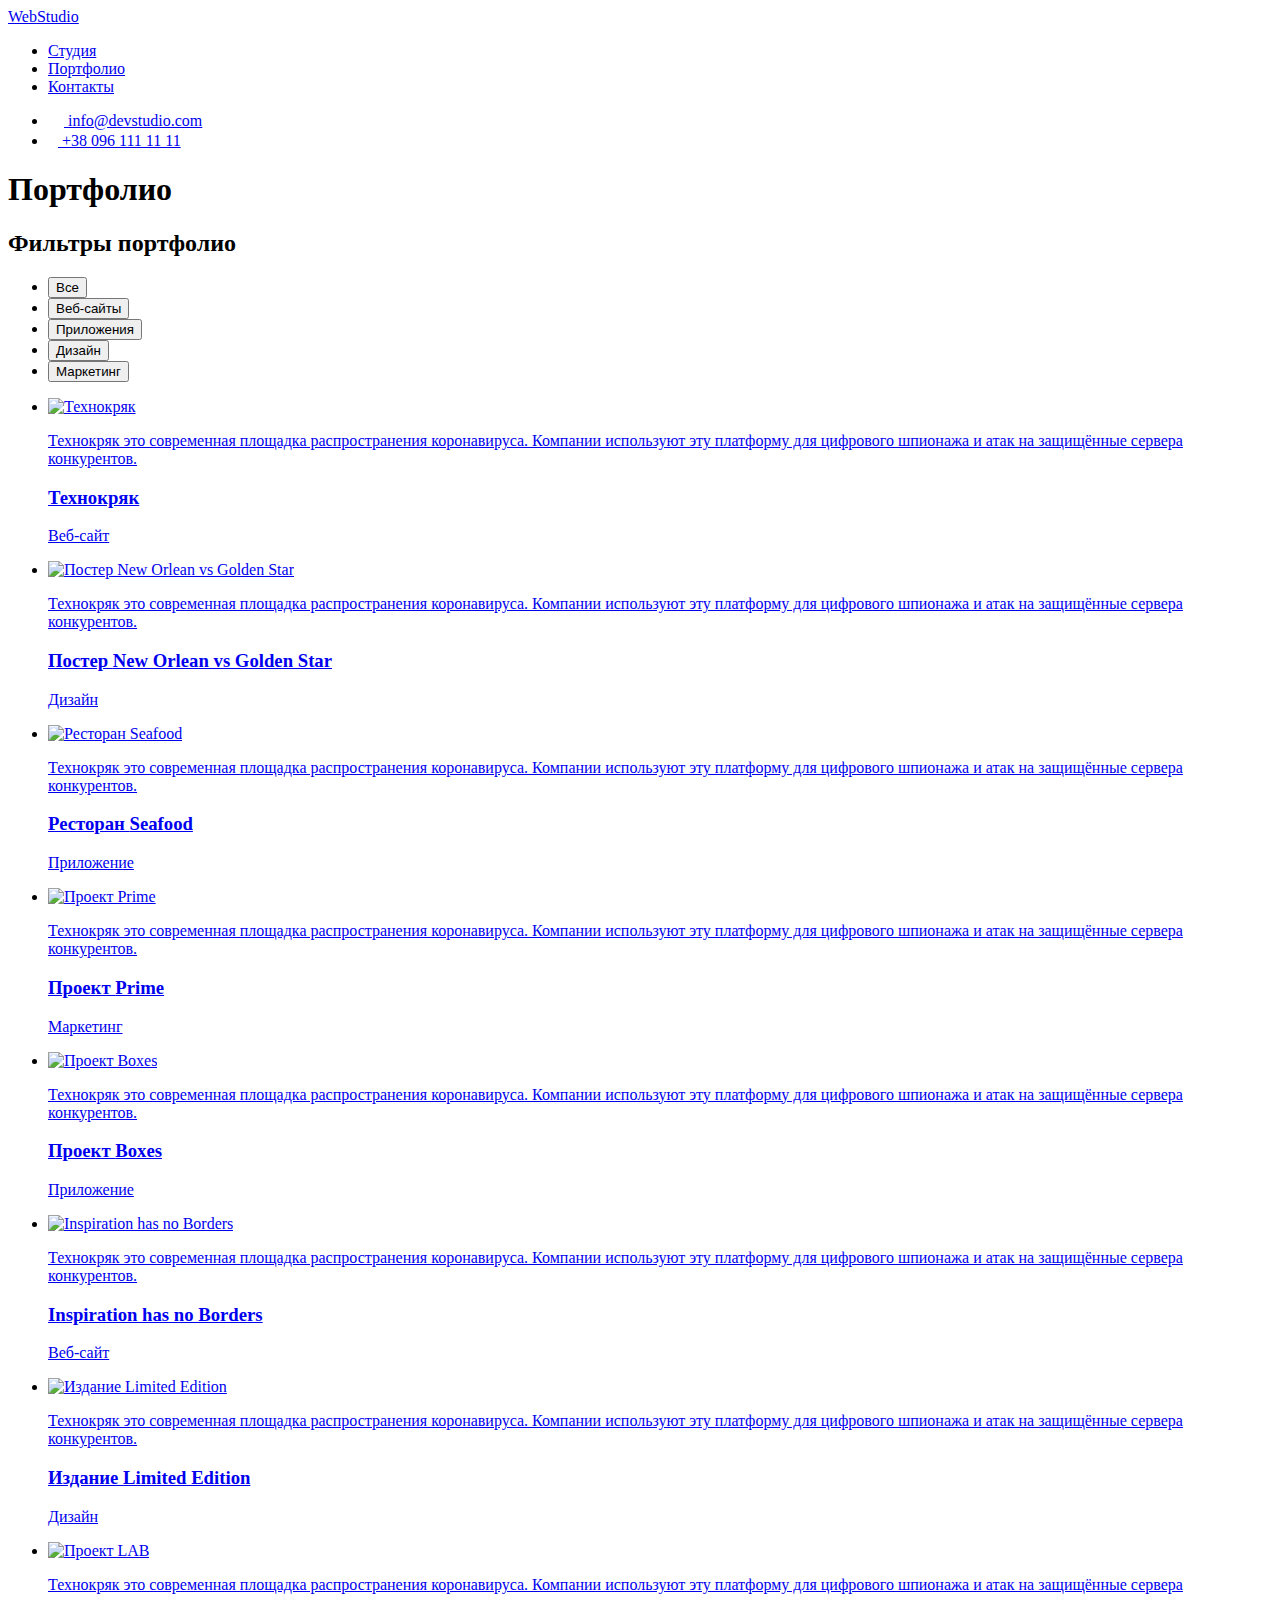
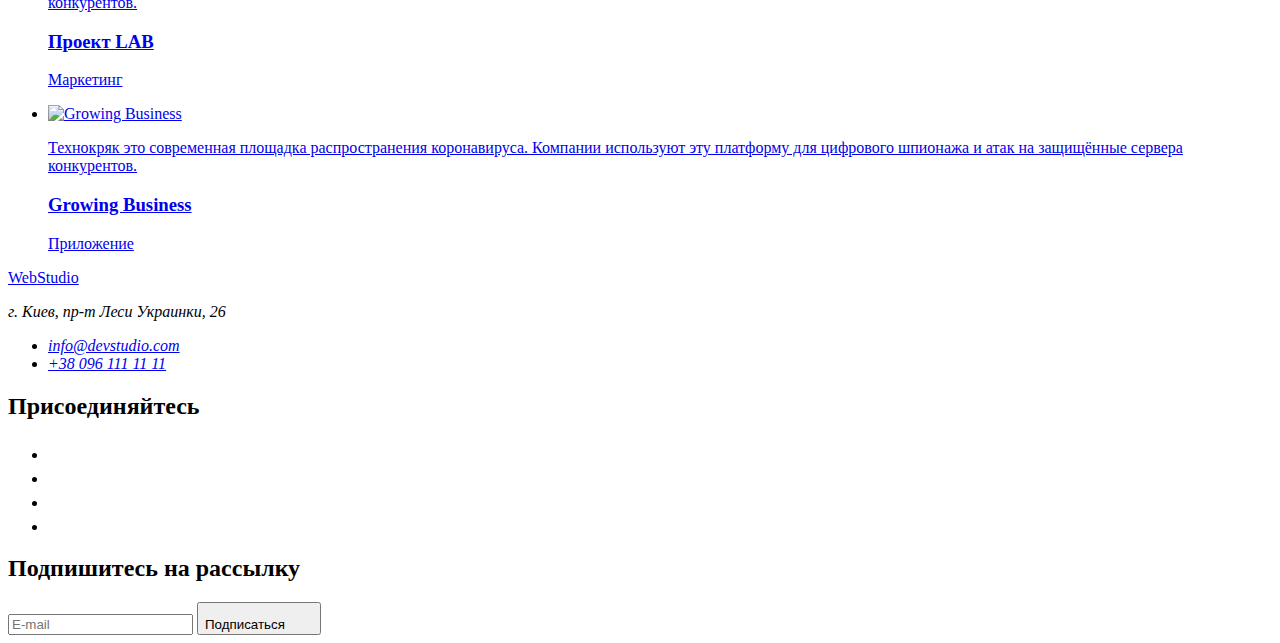
==== portfolio.html @ 6a30c7e4 "Copied files from hw-06" ====
<!DOCTYPE html>
<html lang="ru">
<head>
    <meta charset="UTF-8">
    <meta http-equiv="X-UA-Compatible" content="IE=edge">
    <meta name="viewport" content="width=device-width, initial-scale=1.0">
    <link rel="preconnect" href="https://fonts.gstatic.com">
    <link href="https://fonts.googleapis.com/css2?family=Raleway:wght@700&family=Roboto:wght@400;500;700;900&display=swap"
        rel="stylesheet">
    <link rel="stylesheet" href="https://cdnjs.cloudflare.com/ajax/libs/modern-normalize/1.0.0/modern-normalize.css"
        integrity="sha512-Zx6MlUMKSVJoQ+83OwhdILe8cSEsCzfqThJd7J/VA2UrK6Ctj85p+xzqfyuNXE5B1k25uUdmJ2OzItbBy9GHAQ=="
        crossorigin="anonymous" />
    <link rel="stylesheet" href="./css/styles.css">
    <title>Portfolio Web Studio (Version 2.1)</title>
</head>
<body>
    <header class="header">
        <div class="container">
            <a class="logo link" href="./index.html" lang="en">Web<span class="logo-header">Studio</span></a>
            <nav>
                <ul class="navigation-list">
                    <li class="list">
                        <a class="menu-item-link link" href="./index.html">Студия</a>
                    </li>
                    <li class="list">
                        <a class="menu-active-item link" href="./portfolio.html">Портфолио</a>
                    </li>
                    <li class="list">
                        <a class="menu-item-link link" href="#">Контакты</a>
                    </li>
                </ul>
            </nav>
            <ul class="navigation-list">
                <li class="list">
                    <a class="header-contacts-link icon-link link" href="mailto:info@devstudio.com">
                        <svg width="16" height="12">
                            <use href="./images/sprite.svg#email"></use>
                        </svg>
                        info@devstudio.com
                    </a>
                </li>
                <li class="list">
                    <a class="header-contacts-link icon-link link" href="tel:+380961111111">
                        <svg width="10" height="16">
                            <use href="./images/sprite.svg#smartphone"></use>
                        </svg>
                        +38 096 111 11 11
                    </a>
                </li>
            </ul>
        </div>
    </header>
    <main>
        <h1 class="visually-hidden">Портфолио</h1>
        <section>
            <div class="container">
                <h2 class="visually-hidden">Фильтры портфолио</h2>
                <ul class="filters-list">
                    <li class="list">
                        <button class="filters-button" type="button">Все</button>
                    </li>
                    <li class="list">
                        <button class="filters-button" type="button">Веб-сайты</button>
                    </li>
                    <li class="list">
                        <button class="filters-button" type="button">Приложения</button>
                    </li>
                    <li class="list">
                        <button class="filters-button" type="button">Дизайн</button>
                    </li>
                    <li class="list">
                        <button class="filters-button" type="button">Маркетинг</button>
                    </li>
                </ul>
                <ul class="flex-list">
                    <li class="project list flex-three-items-in-row">
                        <a class="link" href="#">
                            <div class="project-wrapper">
                                <img src="./images/project-1.jpg" alt="Технокряк" width="370" height="294">
                                <p class="project-overlay">Технокряк это современная площадка распространения коронавируса. Компании используют эту платформу для цифрового
                                шпионажа и атак на защищённые сервера конкурентов.</p>
                            </div>
                            <div class="projects-description">
                                <h3 class="project-header">Технокряк</h3>
                                <p class="filter-item">Веб-сайт</p>
                            </div>
                        </a>
                    </li>
                    
                    <li class="project list flex-three-items-in-row">
                        <a class="link" href="#">
                            <div class="project-wrapper">
                                <img src="./images/project-2.jpg" alt="Постер New Orlean vs Golden Star" width="370" height="294">
                                <p class="project-overlay">Технокряк это современная площадка распространения коронавируса. Компании используют эту платформу для цифрового
                                шпионажа и атак на защищённые сервера конкурентов.</p>
                            </div>
                            <div class="projects-description">
                                <h3 class="project-header">Постер <span lang="en">New Orlean vs Golden Star</span></h3>
                                <p class="filter-item">Дизайн</p>
                            </div>
                        </a>
                    </li>
                    
                    <li class="project list flex-three-items-in-row">
                        <a class="link" href="#">
                            <div class="project-wrapper">
                                <img src="./images/project-3.jpg" alt="Ресторан Seafood" width="370" height="294">
                                <p class="project-overlay">Технокряк это современная площадка распространения коронавируса. Компании используют эту платформу для цифрового
                                шпионажа и атак на защищённые сервера конкурентов.</p>
                            </div>
                            <div class="projects-description">
                                <h3 class="project-header">Ресторан <span lang="en">Seafood</span></h3>
                                <p class="filter-item">Приложение</p>
                            </div>
                        </a>
                    </li>
                    
                    <li class="project list flex-three-items-in-row">
                        <a class="link" href="#">
                            <div class="project-wrapper">
                                <img src="./images/project-4.jpg" alt="Проект Prime" width="370" height="294">
                                <p class="project-overlay">Технокряк это современная площадка распространения коронавируса. Компании используют эту платформу для цифрового
                                шпионажа и атак на защищённые сервера конкурентов.</p>
                            </div>
                            <div class="projects-description">
                                <h3 class="project-header">Проект <span lang="en">Prime</span></h3>
                                <p class="filter-item">Маркетинг</p>
                            </div>
                        </a>
                    </li>
                    
                    <li class="project list flex-three-items-in-row">
                        <a class="link" href="#">
                            <div class="project-wrapper">
                                <img src="./images/project-5.jpg" alt="Проект Boxes" width="370" height="294">
                                <p class="project-overlay">Технокряк это современная площадка распространения коронавируса. Компании используют эту платформу для цифрового
                                шпионажа и атак на защищённые сервера конкурентов.</p>
                            </div>
                            <div class="projects-description">
                                <h3 class="project-header">Проект <span lang="en">Boxes</span></h3>
                                <p class="filter-item">Приложение</p>
                            </div>
                        </a>
                    </li>
                    
                    <li class="project list flex-three-items-in-row">
                        <a class="link" href="#">
                            <div class="project-wrapper">
                                <img src="./images/project-6.jpg" alt="Inspiration has no Borders" width="370" height="294">
                                <p class="project-overlay">Технокряк это современная площадка распространения коронавируса. Компании используют эту платформу для цифрового
                                шпионажа и атак на защищённые сервера конкурентов.</p>
                            </div>
                            <div class="projects-description">
                                <h3 class="project-header" lang="en">Inspiration has no Borders</h3>
                                <p class="filter-item">Веб-сайт</p>
                            </div>
                        </a>
                    </li>
                    
                    <li class="project list flex-three-items-in-row">
                        <a class="link" href="#">
                            <div class="project-wrapper">
                                <img src="./images/project-7.jpg" alt="Издание Limited Edition" width="370" height="294">
                                <p class="project-overlay">Технокряк это современная площадка распространения коронавируса. Компании используют эту платформу для цифрового
                                шпионажа и атак на защищённые сервера конкурентов.</p>
                            </div>
                            <div class="projects-description">
                                <h3 class="project-header">Издание <span lang="en">Limited Edition</span></h3>
                                <p class="filter-item">Дизайн</p>
                            </div>
                        </a>
                    </li>
                    
                    <li class="project list flex-three-items-in-row">
                        <a class="link" href="#">
                            <div class="project-wrapper">
                                <img src="./images/project-8.jpg" alt="Проект LAB" width="370" height="294">
                                <p class="project-overlay">Технокряк это современная площадка распространения коронавируса. Компании используют эту платформу для цифрового
                                шпионажа и атак на защищённые сервера конкурентов.</p>
                            </div>
                            <div class="projects-description">
                                <h3 class="project-header">Проект <span lang="en">LAB</span></h3>
                                <p class="filter-item">Маркетинг</p>
                            </div>
                        </a>
                    </li>
                    
                    <li class="project list flex-three-items-in-row">
                        <a class="link" href="#">
                            <div class="project-wrapper">
                                <img src="./images/project-9.jpg" alt="Growing Business" width="370" height="294">
                                <p class="project-overlay">Технокряк это современная площадка распространения коронавируса. Компании используют эту платформу для цифрового
                                шпионажа и атак на защищённые сервера конкурентов.</p>
                            </div>
                            <div class="projects-description">
                                <h3 class="project-header" lang="en">Growing Business</h3>
                                <p class="filter-item">Приложение</p>
                            </div>
                        </a>
                    </li>
                </ul>
            </div>
        </section>
    </main>
    <footer class="footer">
        <div class="container">
            <div>
                <a class="logo link" href="./index.html" lang="en">Web<span class="logo-footer">Studio</span></a>
                <address>
                    <p class="footer-contacts-address">г. Киев, пр-т Леси Украинки, 26</p>
                    <ul class="list">
                        <li>
                            <a class="footer-contacts-link link" href="mailto:info@devstudio.com">info@devstudio.com</a>
                        </li>
                        <li>
                            <a class="footer-contacts-link link" href="tel:+380961111111">+38 096 111 11 11</a>
                        </li>
                    </ul>
                </address>
            </div>
            <div class="join">
                <h2>Присоединяйтесь</h2>
                <ul class="list">
                    <li class="link">
                        <a class="icon-link" href="">
                            <svg width="20" height="20">
                                <use href="./images/sprite.svg#instagram"></use>
                            </svg>
                        </a>
                    </li>
                    <li class="link">
                        <a class="icon-link" href="">
                            <svg width="20" height="20">
                                <use href="./images/sprite.svg#twitter"></use>
                            </svg>
                        </a>
                    </li>
                    <li class="link">
                        <a class="icon-link" href="">
                            <svg width="20" height="20">
                                <use href="./images/sprite.svg#facebook"></use>
                            </svg>
                        </a>
                    </li>
                    <li class="link">
                        <a class="icon-link" href="">
                            <svg width="20" height="20">
                                <use href="./images/sprite.svg#linkedin"></use>
                            </svg>
                        </a>
                    </li>
                </ul>
            </div>
            <div class="subscribe">
                <h2>Подпишитесь на рассылку</h2>
                <form class="subs-form">
                    <input class="footer-input" type="email" name="subs-email" placeholder="E-mail">
                    <button class="subs-btn" type="submit">
                        Подписаться
                        <svg width="24" height="24">
                            <use href="./images/sprite.svg#subs"></use>
                        </svg>
                    </button>
                </form>
            </div>
        </div>
    </footer>
</body>
</html>
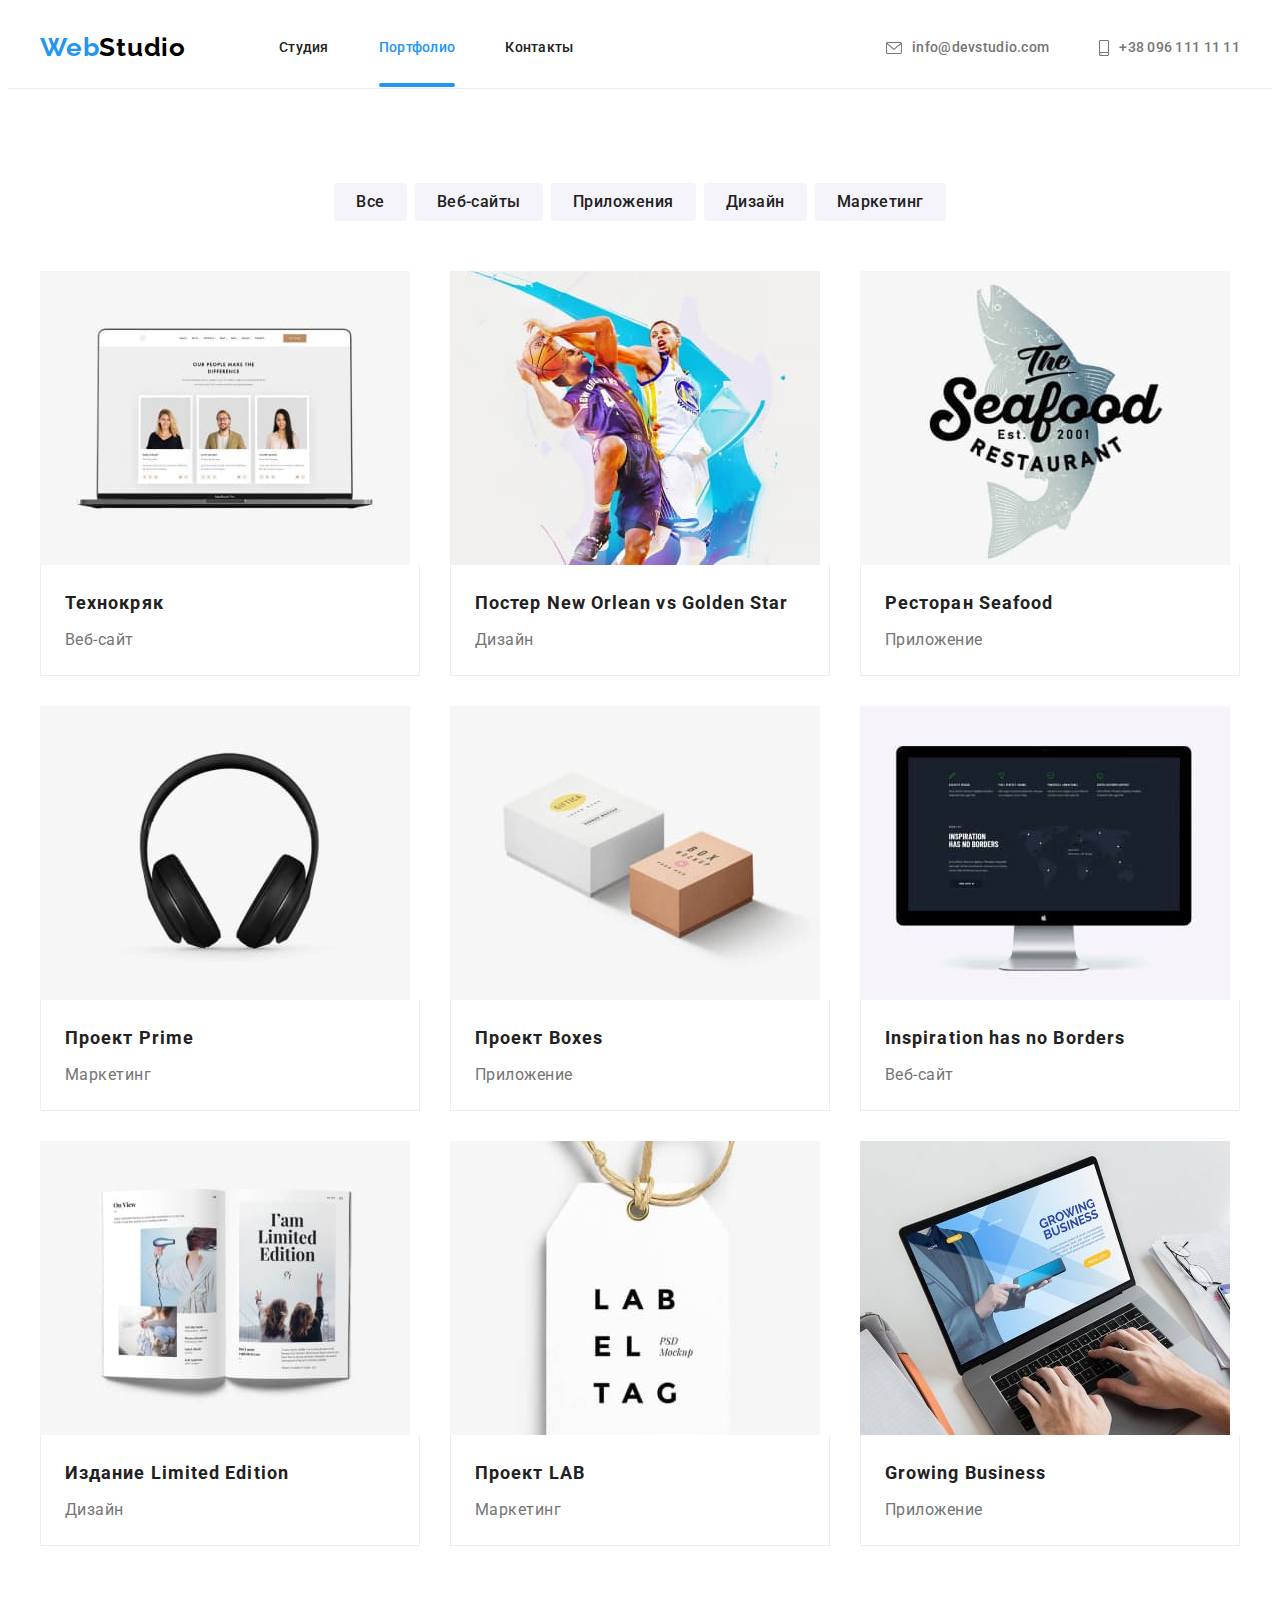
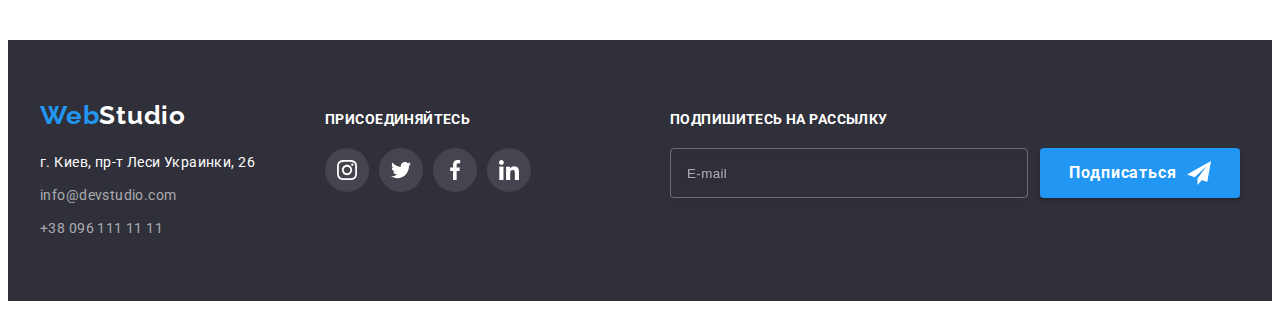
==== commit 13a06cbb: "renamed classes" ====
--- a/portfolio.html
+++ b/portfolio.html
@@ -16,32 +16,32 @@
 <body>
     <header class="header">
         <div class="container">
-            <a class="logo link" href="./index.html" lang="en">Web<span class="logo-header">Studio</span></a>
+            <a class="logo" href="./index.html" lang="en">Web<span class="logo--dark-text">Studio</span></a>
             <nav>
-                <ul class="navigation-list">
-                    <li class="list">
-                        <a class="menu-item-link link" href="./index.html">Студия</a>
-                    </li>
-                    <li class="list">
-                        <a class="menu-active-item link" href="./portfolio.html">Портфолио</a>
-                    </li>
-                    <li class="list">
-                        <a class="menu-item-link link" href="#">Контакты</a>
+                <ul class="menu">
+                    <li>
+                        <a class="menu__item" href="./index.html">Студия</a>
+                    </li>
+                    <li>
+                        <a class="menu__item--active" href="./portfolio.html">Портфолио</a>
+                    </li>
+                    <li>
+                        <a class="menu__item" href="#">Контакты</a>
                     </li>
                 </ul>
             </nav>
-            <ul class="navigation-list">
-                <li class="list">
-                    <a class="header-contacts-link icon-link link" href="mailto:info@devstudio.com">
-                        <svg width="16" height="12">
+            <ul class="header-contacts">
+                <li>
+                    <a class="header-contacts__link icon-wrapper" href="mailto:info@devstudio.com">
+                        <svg class="header-contacts__icon" width="16" height="12">
                             <use href="./images/sprite.svg#email"></use>
                         </svg>
                         info@devstudio.com
                     </a>
                 </li>
-                <li class="list">
-                    <a class="header-contacts-link icon-link link" href="tel:+380961111111">
-                        <svg width="10" height="16">
+                <li>
+                    <a class="header-contacts__link icon-wrapper" href="tel:+380961111111">
+                        <svg class="header-contacts__icon" width="10" height="16">
                             <use href="./images/sprite.svg#smartphone"></use>
                         </svg>
                         +38 096 111 11 11
@@ -55,146 +55,146 @@
         <section>
             <div class="container">
                 <h2 class="visually-hidden">Фильтры портфолио</h2>
-                <ul class="filters-list">
-                    <li class="list">
-                        <button class="filters-button" type="button">Все</button>
-                    </li>
-                    <li class="list">
-                        <button class="filters-button" type="button">Веб-сайты</button>
-                    </li>
-                    <li class="list">
-                        <button class="filters-button" type="button">Приложения</button>
-                    </li>
-                    <li class="list">
-                        <button class="filters-button" type="button">Дизайн</button>
-                    </li>
-                    <li class="list">
-                        <button class="filters-button" type="button">Маркетинг</button>
-                    </li>
-                </ul>
-                <ul class="flex-list">
-                    <li class="project list flex-three-items-in-row">
-                        <a class="link" href="#">
-                            <div class="project-wrapper">
+                <ul class="filters">
+                    <li class="filters__item">
+                        <button class="filters__button" type="button">Все</button>
+                    </li>
+                    <li class="filters__item">
+                        <button class="filters__button" type="button">Веб-сайты</button>
+                    </li>
+                    <li class="filters__item">
+                        <button class="filters__button" type="button">Приложения</button>
+                    </li>
+                    <li class="filters__item">
+                        <button class="filters__button" type="button">Дизайн</button>
+                    </li>
+                    <li class="filters__item">
+                        <button class="filters__button" type="button">Маркетинг</button>
+                    </li>
+                </ul>
+                <ul class="projects flex-list">
+                    <li class="projects__item flex-three-items-in-row">
+                        <a class="projects__link" href="#">
+                            <div class="projects__wrapper">
                                 <img src="./images/project-1.jpg" alt="Технокряк" width="370" height="294">
-                                <p class="project-overlay">Технокряк это современная площадка распространения коронавируса. Компании используют эту платформу для цифрового
-                                шпионажа и атак на защищённые сервера конкурентов.</p>
-                            </div>
-                            <div class="projects-description">
-                                <h3 class="project-header">Технокряк</h3>
-                                <p class="filter-item">Веб-сайт</p>
-                            </div>
-                        </a>
-                    </li>
-                    
-                    <li class="project list flex-three-items-in-row">
-                        <a class="link" href="#">
-                            <div class="project-wrapper">
+                                <p class="projects__overlay">Технокряк это современная площадка распространения коронавируса. Компании используют эту платформу для цифрового
+                                шпионажа и атак на защищённые сервера конкурентов.</p>
+                            </div>
+                            <div class="projects__meta">
+                                <h3 class="projects__title">Технокряк</h3>
+                                <p class="projects__filter">Веб-сайт</p>
+                            </div>
+                        </a>
+                    </li>
+                    
+                    <li class="projects__item flex-three-items-in-row">
+                        <a class="projects__link" href="#">
+                            <div class="projects__wrapper">
                                 <img src="./images/project-2.jpg" alt="Постер New Orlean vs Golden Star" width="370" height="294">
-                                <p class="project-overlay">Технокряк это современная площадка распространения коронавируса. Компании используют эту платформу для цифрового
-                                шпионажа и атак на защищённые сервера конкурентов.</p>
-                            </div>
-                            <div class="projects-description">
-                                <h3 class="project-header">Постер <span lang="en">New Orlean vs Golden Star</span></h3>
-                                <p class="filter-item">Дизайн</p>
-                            </div>
-                        </a>
-                    </li>
-                    
-                    <li class="project list flex-three-items-in-row">
-                        <a class="link" href="#">
-                            <div class="project-wrapper">
+                                <p class="projects__overlay">Технокряк это современная площадка распространения коронавируса. Компании используют эту платформу для цифрового
+                                шпионажа и атак на защищённые сервера конкурентов.</p>
+                            </div>
+                            <div class="projects__meta">
+                                <h3 class="projects__title">Постер <span lang="en">New Orlean vs Golden Star</span></h3>
+                                <p class="projects__filter">Дизайн</p>
+                            </div>
+                        </a>
+                    </li>
+                    
+                    <li class="projects__item flex-three-items-in-row">
+                        <a class="projects__link" href="#">
+                            <div class="projects__wrapper">
                                 <img src="./images/project-3.jpg" alt="Ресторан Seafood" width="370" height="294">
-                                <p class="project-overlay">Технокряк это современная площадка распространения коронавируса. Компании используют эту платформу для цифрового
-                                шпионажа и атак на защищённые сервера конкурентов.</p>
-                            </div>
-                            <div class="projects-description">
-                                <h3 class="project-header">Ресторан <span lang="en">Seafood</span></h3>
-                                <p class="filter-item">Приложение</p>
-                            </div>
-                        </a>
-                    </li>
-                    
-                    <li class="project list flex-three-items-in-row">
-                        <a class="link" href="#">
-                            <div class="project-wrapper">
+                                <p class="projects__overlay">Технокряк это современная площадка распространения коронавируса. Компании используют эту платформу для цифрового
+                                шпионажа и атак на защищённые сервера конкурентов.</p>
+                            </div>
+                            <div class="projects__meta">
+                                <h3 class="projects__title">Ресторан <span lang="en">Seafood</span></h3>
+                                <p class="projects__filter">Приложение</p>
+                            </div>
+                        </a>
+                    </li>
+                    
+                    <li class="projects__item flex-three-items-in-row">
+                        <a class="projects__link" href="#">
+                            <div class="projects__wrapper">
                                 <img src="./images/project-4.jpg" alt="Проект Prime" width="370" height="294">
-                                <p class="project-overlay">Технокряк это современная площадка распространения коронавируса. Компании используют эту платформу для цифрового
-                                шпионажа и атак на защищённые сервера конкурентов.</p>
-                            </div>
-                            <div class="projects-description">
-                                <h3 class="project-header">Проект <span lang="en">Prime</span></h3>
-                                <p class="filter-item">Маркетинг</p>
-                            </div>
-                        </a>
-                    </li>
-                    
-                    <li class="project list flex-three-items-in-row">
-                        <a class="link" href="#">
-                            <div class="project-wrapper">
+                                <p class="projects__overlay">Технокряк это современная площадка распространения коронавируса. Компании используют эту платформу для цифрового
+                                шпионажа и атак на защищённые сервера конкурентов.</p>
+                            </div>
+                            <div class="projects__meta">
+                                <h3 class="projects__title">Проект <span lang="en">Prime</span></h3>
+                                <p class="projects__filter">Маркетинг</p>
+                            </div>
+                        </a>
+                    </li>
+                    
+                    <li class="projects__item flex-three-items-in-row">
+                        <a class="projects__link" href="#">
+                            <div class="projects__wrapper">
                                 <img src="./images/project-5.jpg" alt="Проект Boxes" width="370" height="294">
-                                <p class="project-overlay">Технокряк это современная площадка распространения коронавируса. Компании используют эту платформу для цифрового
-                                шпионажа и атак на защищённые сервера конкурентов.</p>
-                            </div>
-                            <div class="projects-description">
-                                <h3 class="project-header">Проект <span lang="en">Boxes</span></h3>
-                                <p class="filter-item">Приложение</p>
-                            </div>
-                        </a>
-                    </li>
-                    
-                    <li class="project list flex-three-items-in-row">
-                        <a class="link" href="#">
-                            <div class="project-wrapper">
+                                <p class="projects__overlay">Технокряк это современная площадка распространения коронавируса. Компании используют эту платформу для цифрового
+                                шпионажа и атак на защищённые сервера конкурентов.</p>
+                            </div>
+                            <div class="projects__meta">
+                                <h3 class="projects__title">Проект <span lang="en">Boxes</span></h3>
+                                <p class="projects__filter">Приложение</p>
+                            </div>
+                        </a>
+                    </li>
+                    
+                    <li class="projects__item flex-three-items-in-row">
+                        <a class="projects__link" href="#">
+                            <div class="projects__wrapper">
                                 <img src="./images/project-6.jpg" alt="Inspiration has no Borders" width="370" height="294">
-                                <p class="project-overlay">Технокряк это современная площадка распространения коронавируса. Компании используют эту платформу для цифрового
-                                шпионажа и атак на защищённые сервера конкурентов.</p>
-                            </div>
-                            <div class="projects-description">
-                                <h3 class="project-header" lang="en">Inspiration has no Borders</h3>
-                                <p class="filter-item">Веб-сайт</p>
-                            </div>
-                        </a>
-                    </li>
-                    
-                    <li class="project list flex-three-items-in-row">
-                        <a class="link" href="#">
-                            <div class="project-wrapper">
+                                <p class="projects__overlay">Технокряк это современная площадка распространения коронавируса. Компании используют эту платформу для цифрового
+                                шпионажа и атак на защищённые сервера конкурентов.</p>
+                            </div>
+                            <div class="projects__meta">
+                                <h3 class="projects__title" lang="en">Inspiration has no Borders</h3>
+                                <p class="projects__filter">Веб-сайт</p>
+                            </div>
+                        </a>
+                    </li>
+                    
+                    <li class="projects__item flex-three-items-in-row">
+                        <a class="projects__link" href="#">
+                            <div class="projects__wrapper">
                                 <img src="./images/project-7.jpg" alt="Издание Limited Edition" width="370" height="294">
-                                <p class="project-overlay">Технокряк это современная площадка распространения коронавируса. Компании используют эту платформу для цифрового
-                                шпионажа и атак на защищённые сервера конкурентов.</p>
-                            </div>
-                            <div class="projects-description">
-                                <h3 class="project-header">Издание <span lang="en">Limited Edition</span></h3>
-                                <p class="filter-item">Дизайн</p>
-                            </div>
-                        </a>
-                    </li>
-                    
-                    <li class="project list flex-three-items-in-row">
-                        <a class="link" href="#">
-                            <div class="project-wrapper">
+                                <p class="projects__overlay">Технокряк это современная площадка распространения коронавируса. Компании используют эту платформу для цифрового
+                                шпионажа и атак на защищённые сервера конкурентов.</p>
+                            </div>
+                            <div class="projects__meta">
+                                <h3 class="projects__title">Издание <span lang="en">Limited Edition</span></h3>
+                                <p class="projects__filter">Дизайн</p>
+                            </div>
+                        </a>
+                    </li>
+                    
+                    <li class="projects__item flex-three-items-in-row">
+                        <a class="projects__link" href="#">
+                            <div class="projects__wrapper">
                                 <img src="./images/project-8.jpg" alt="Проект LAB" width="370" height="294">
-                                <p class="project-overlay">Технокряк это современная площадка распространения коронавируса. Компании используют эту платформу для цифрового
-                                шпионажа и атак на защищённые сервера конкурентов.</p>
-                            </div>
-                            <div class="projects-description">
-                                <h3 class="project-header">Проект <span lang="en">LAB</span></h3>
-                                <p class="filter-item">Маркетинг</p>
-                            </div>
-                        </a>
-                    </li>
-                    
-                    <li class="project list flex-three-items-in-row">
-                        <a class="link" href="#">
-                            <div class="project-wrapper">
+                                <p class="projects__overlay">Технокряк это современная площадка распространения коронавируса. Компании используют эту платформу для цифрового
+                                шпионажа и атак на защищённые сервера конкурентов.</p>
+                            </div>
+                            <div class="projects__meta">
+                                <h3 class="projects__title">Проект <span lang="en">LAB</span></h3>
+                                <p class="projects__filter">Маркетинг</p>
+                            </div>
+                        </a>
+                    </li>
+                    
+                    <li class="projects__item flex-three-items-in-row">
+                        <a class="projects__link" href="#">
+                            <div class="projects__wrapper">
                                 <img src="./images/project-9.jpg" alt="Growing Business" width="370" height="294">
-                                <p class="project-overlay">Технокряк это современная площадка распространения коронавируса. Компании используют эту платформу для цифрового
-                                шпионажа и атак на защищённые сервера конкурентов.</p>
-                            </div>
-                            <div class="projects-description">
-                                <h3 class="project-header" lang="en">Growing Business</h3>
-                                <p class="filter-item">Приложение</p>
+                                <p class="projects__overlay">Технокряк это современная площадка распространения коронавируса. Компании используют эту платформу для цифрового
+                                шпионажа и атак на защищённые сервера конкурентов.</p>
+                            </div>
+                            <div class="projects__meta">
+                                <h3 class="projects__title" lang="en">Growing Business</h3>
+                                <p class="projects__filter">Приложение</p>
                             </div>
                         </a>
                     </li>
@@ -205,45 +205,45 @@
     <footer class="footer">
         <div class="container">
             <div>
-                <a class="logo link" href="./index.html" lang="en">Web<span class="logo-footer">Studio</span></a>
-                <address>
-                    <p class="footer-contacts-address">г. Киев, пр-т Леси Украинки, 26</p>
-                    <ul class="list">
+                <a class="logo" href="./index.html" lang="en">Web<span class="logo--light-text">Studio</span></a>
+                <address class="footer-contacts">
+                    <p class="footer-contacts__address">г. Киев, пр-т Леси Украинки, 26</p>
+                    <ul>
                         <li>
-                            <a class="footer-contacts-link link" href="mailto:info@devstudio.com">info@devstudio.com</a>
+                            <a class="footer-contacts__link" href="mailto:info@devstudio.com">info@devstudio.com</a>
                         </li>
                         <li>
-                            <a class="footer-contacts-link link" href="tel:+380961111111">+38 096 111 11 11</a>
+                            <a class="footer-contacts__link" href="tel:+380961111111">+38 096 111 11 11</a>
                         </li>
                     </ul>
                 </address>
             </div>
             <div class="join">
                 <h2>Присоединяйтесь</h2>
-                <ul class="list">
-                    <li class="link">
-                        <a class="icon-link" href="">
+                <ul class="socials">
+                    <li>
+                        <a class="socials__icon--dark-theme socials__icon icon-wrapper" href="">
                             <svg width="20" height="20">
                                 <use href="./images/sprite.svg#instagram"></use>
                             </svg>
                         </a>
                     </li>
-                    <li class="link">
-                        <a class="icon-link" href="">
+                    <li>
+                        <a class="socials__icon--dark-theme socials__icon icon-wrapper" href="">
                             <svg width="20" height="20">
                                 <use href="./images/sprite.svg#twitter"></use>
                             </svg>
                         </a>
                     </li>
-                    <li class="link">
-                        <a class="icon-link" href="">
+                    <li>
+                        <a class="socials__icon--dark-theme socials__icon icon-wrapper" href="">
                             <svg width="20" height="20">
                                 <use href="./images/sprite.svg#facebook"></use>
                             </svg>
                         </a>
                     </li>
-                    <li class="link">
-                        <a class="icon-link" href="">
+                    <li>
+                        <a class="socials__icon--dark-theme socials__icon icon-wrapper" href="">
                             <svg width="20" height="20">
                                 <use href="./images/sprite.svg#linkedin"></use>
                             </svg>
@@ -254,8 +254,8 @@
             <div class="subscribe">
                 <h2>Подпишитесь на рассылку</h2>
                 <form class="subs-form">
-                    <input class="footer-input" type="email" name="subs-email" placeholder="E-mail">
-                    <button class="subs-btn" type="submit">
+                    <input class="subs-form__input" type="email" name="subs-email" placeholder="E-mail">
+                    <button class="subs-form__btn form-btn" type="submit">
                         Подписаться
                         <svg width="24" height="24">
                             <use href="./images/sprite.svg#subs"></use>
--- a/css/styles.css
+++ b/css/styles.css
@@ -0,0 +1,787 @@
+:root {
+  --main-color: #212121;
+  --secondary-color: #757575;
+  --third-color: #fff;
+  --active-color: #2196f3;
+  --dark-bg-color: #2f303a;
+  --light-bg-color: #f5f4fa;
+  --logo-header-color: #000;
+  --form-button-focus-color: #188ce8;
+  --icons-main-color: #afb1b8;
+}
+
+a {
+  text-decoration: none; /* убираем подчеркивание ссылок */
+}
+
+ul {
+  list-style-type: none; /* убираем маркеры */
+}
+
+body {
+  font-family: "Roboto", sans-serif; /* задаем основной шрифт */
+}
+
+.visually-hidden {
+  position: absolute !important;
+  clip: rect(1px 1px 1px 1px); /* IE6, IE7 */
+  clip: rect(1px, 1px, 1px, 1px);
+  padding: 0 !important;
+  border: 0 !important;
+  height: 1px !important;
+  width: 1px !important;
+  overflow: hidden; /* скрываем ненужные заголовки */
+}
+
+h1,
+h2,
+h3,
+h4,
+h5,
+h6,
+p {
+  margin: 0;
+}
+
+ul,
+ol {
+  margin: 0;
+  padding: 0;
+}
+
+.container {
+  width: 1200px;
+  margin: 0 auto;
+  padding-left: 15px;
+  padding-right: 15px;
+  /* outline: 2px solid tomato; */
+}
+
+.flex-list {
+  display: flex;
+  flex-wrap: wrap;
+  margin-left: -30px;
+  margin-top: -30px;
+}
+
+.flex-four-items-in-row {
+  flex-basis: calc(100% / 4 - 30px);
+  margin-left: 30px;
+  margin-top: 30px;
+}
+
+.flex-three-items-in-row {
+  flex-basis: calc(100% / 3 - 30px);
+  margin-left: 30px;
+  margin-top: 30px;
+}
+
+section {
+  padding-top: 94px;
+  padding-bottom: 94px;
+}
+
+img {
+  display: block;
+}
+
+.icon-wrapper {
+  display: flex;
+  justify-content: center;
+  align-items: center;
+  fill: var(--icons-main-color);
+}
+
+.form-btn {
+  font-family: "Roboto", sans-serif;
+  font-size: 16px;
+  font-weight: 700;
+  line-height: 1.88;
+  width: 200px;
+  height: 50px;
+  letter-spacing: 0.06em;
+  color: var(--third-color);
+  background: var(--active-color);
+  box-shadow: 0px 4px 4px rgba(0, 0, 0, 0.15);
+  border-radius: 4px;
+  border: none;
+  display: flex;
+  justify-content: center;
+  align-items: center;
+  margin: 0 auto;
+
+  transition: background-color 250ms cubic-bezier(0.4, 0, 0.2, 1);
+}
+
+.form-btn:hover,
+.form-btn:focus {
+  background-color: var(--form-button-focus-color);
+  cursor: pointer;
+}
+
+.section-header {
+  font-weight: 700;
+  font-size: 36px;
+  line-height: 1.17;
+  text-align: center;
+  letter-spacing: 0.03em;
+  color: var(--main-color);
+  margin-bottom: 50px;
+}
+
+/* ============ HEADER ============ */
+.header .container {
+  display: flex;
+  align-items: center;
+}
+
+.header {
+  border-bottom: 1px solid #ececec;
+}
+
+/* ============ logo ============ */
+.logo {
+  font-family: Raleway;
+  font-weight: 700;
+  font-size: 26px;
+  line-height: 1.19;
+  color: var(--active-color);
+  letter-spacing: 0.03em;
+}
+
+.header .logo {
+  padding-top: 24px;
+  padding-bottom: 25px;
+  margin-right: 93px;
+}
+
+.logo--dark-text {
+  color: var(--logo-header-color);
+}
+
+/* ============ nav ============ */
+.menu,
+.header-contacts {
+  display: flex;
+  font-weight: 500;
+  font-size: 14px;
+  line-height: 1.14;
+  letter-spacing: 0.02em;
+}
+
+.menu__item {
+  color: var(--main-color);
+  transition: color 250ms cubic-bezier(0.4, 0, 0.2, 1);
+}
+
+.menu__item:hover,
+.menu__item:focus {
+  color: var(--active-color);
+}
+
+.menu__item--active {
+  color: var(--active-color);
+  position: relative;
+}
+
+.menu__item--active::after {
+  content: "";
+  width: 100%;
+  height: 4px;
+  background-color: var(--active-color);
+  border-radius: 2px;
+  position: absolute;
+  bottom: 0;
+  right: 0;
+}
+
+.menu a {
+  padding-top: 32px;
+  padding-bottom: 32px;
+}
+
+.menu li:not(:last-child),
+.header-contacts li:not(:last-child) {
+  margin-right: 50px; /* отступы между елементами списков в хедере */
+}
+
+/* ============ header contacts ============ */
+.header-contacts__link {
+  color: var(--secondary-color);
+  padding-top: 32px;
+  padding-bottom: 32px;
+  fill: var(--secondary-color);
+  transition: color 250ms cubic-bezier(0.4, 0, 0.2, 1),
+    fill 250ms cubic-bezier(0.4, 0, 0.2, 1);
+}
+
+.header-contacts__link:hover,
+.header-contacts__link:focus {
+  color: var(--active-color);
+  fill: var(--active-color);
+}
+
+.header-contacts {
+  margin-left: auto; /* придавливаем контакты вправо */
+}
+
+.header-contacts__icon {
+  margin-right: 10px;
+}
+
+/* ============ ШАПКА ============ */
+.hero {
+  background-color: #c4c4c4;
+  padding-top: 200px;
+  padding-bottom: 200px;
+  background-image: linear-gradient(
+      rgba(47, 48, 58, 0.4),
+      rgba(47, 48, 58, 0.4)
+    ),
+    url("../images/bg.jpg");
+  background-repeat: no-repeat;
+  background-size: cover;
+  max-width: 1600px;
+  margin: 0 auto;
+}
+
+.hero__motto {
+  width: 696px;
+  margin: 0 auto 30px;
+  font-weight: 900;
+  font-size: 44px;
+  line-height: 1.37;
+  text-align: center;
+  letter-spacing: 0.06em;
+  text-transform: uppercase;
+  color: var(--third-color);
+}
+
+/* ============ ОСОБЕННОСТИ ============ */
+.features__title {
+  font-weight: 700;
+  font-size: 14px;
+  line-height: 1.14;
+  letter-spacing: 0.03em;
+  text-transform: uppercase;
+  color: var(--main-color);
+  margin-bottom: 10px;
+}
+
+.features__description {
+  font-size: 14px;
+  line-height: 1.71;
+  letter-spacing: 0.03em;
+  color: var(--secondary-color);
+}
+
+.features__icon {
+  height: 120px;
+  background: var(--light-bg-color);
+  border-radius: 4px;
+  margin-bottom: 30px;
+}
+
+/* ============ ЧЕМ МЫ ЗАНИМАЕМСЯ ============ */
+.jobs {
+  padding-top: 0;
+}
+
+.jobs-item {
+  position: relative;
+}
+
+.jobs-item__wrapper {
+  position: absolute;
+  bottom: 0;
+  background-color: rgba(47, 48, 58, 0.8);
+  width: 100%;
+  height: 70px;
+  display: flex;
+  justify-content: center;
+  align-items: center;
+  overflow: hidden;
+}
+
+.jobs-item__title {
+  font-weight: 700;
+  font-size: 14px;
+  line-height: 1.14;
+  letter-spacing: 0.03em;
+  text-transform: uppercase;
+  color: var(--third-color);
+}
+
+/* ============ НАША КОМАНДА ============ */
+.team {
+  background-color: var(--light-bg-color);
+}
+
+.team__item {
+  background: var(--third-color);
+  box-shadow: 0px 1px 3px rgba(0, 0, 0, 0.12), 0px 1px 1px rgba(0, 0, 0, 0.14),
+    0px 2px 1px rgba(0, 0, 0, 0.2);
+  border-radius: 0px 0px 4px 4px;
+}
+
+.team__meta {
+  padding: 30px 32px;
+}
+
+.team__member-name {
+  font-weight: 500;
+  font-size: 16px;
+  line-height: 1.19;
+  text-align: center;
+  letter-spacing: 0.03em;
+  color: var(--main-color);
+  margin-bottom: 10px;
+}
+
+.team__position {
+  font-size: 16px;
+  line-height: 1.19;
+  text-align: center;
+  letter-spacing: 0.03em;
+  color: var(--secondary-color);
+  margin-bottom: 16px;
+}
+
+.socials {
+  display: flex;
+  justify-content: space-between;
+}
+
+.socials__icon {
+  width: 44px;
+  height: 44px;
+  border-radius: 50%;
+  transition: background-color 250ms cubic-bezier(0.4, 0, 0.2, 1),
+    fill 250ms cubic-bezier(0.4, 0, 0.2, 1);
+}
+
+.socials__icon:hover,
+.socials__icon:focus {
+  background-color: var(--active-color);
+  fill: var(--third-color);
+}
+
+/* ============ ПОСТОЯННЫЕ КЛИЕНТЫ ============ */
+.clients__item {
+  flex-basis: calc(100% / 6 - 30px);
+  margin-left: 30px;
+  margin-top: 30px;
+  border: 1px solid var(--icons-main-color);
+  border-radius: 4px;
+  transition: border-color 250ms cubic-bezier(0.4, 0, 0.2, 1);
+}
+
+.clients__icon {
+  height: 90px;
+
+  transition: fill 250ms cubic-bezier(0.4, 0, 0.2, 1);
+}
+
+.clients__icon:hover,
+.clients__icon:focus {
+  fill: var(--active-color);
+}
+
+.clients__item:hover,
+.clients__item:focus {
+  border-color: var(--active-color);
+}
+
+/* ============ FOOTER ============ */
+.footer {
+  padding-top: 60px;
+  padding-bottom: 60px;
+  background-color: var(--dark-bg-color);
+}
+
+.footer .container {
+  display: flex;
+  align-items: baseline;
+}
+
+.logo--light-text {
+  color: var(--third-color);
+}
+
+.footer-contacts {
+  font-style: normal; /* убираем курсив */
+  margin-top: 20px;
+}
+
+.footer-contacts__address,
+.footer-contacts__link {
+  font-size: 14px;
+  line-height: 1.71;
+  letter-spacing: 0.03em;
+}
+
+.footer-contacts__address {
+  color: var(--third-color);
+  margin-bottom: 9px;
+}
+
+.footer-contacts__link {
+  color: rgba(255, 255, 255, 0.6);
+  transition: color 250ms cubic-bezier(0.4, 0, 0.2, 1);
+}
+
+.footer-contacts__link:hover,
+.footer-contacts__link:focus {
+  color: var(--active-color);
+}
+
+.footer-contacts li:not(:last-child) {
+  margin-bottom: 9px;
+}
+
+/* ============ join ============ */
+.join {
+  margin-left: 70px;
+  width: 206px;
+}
+
+.footer h2 {
+  margin-bottom: 20px;
+  font-family: Roboto;
+  font-weight: 700;
+  font-size: 14px;
+  line-height: 1.14;
+  letter-spacing: 0.03em;
+  text-transform: uppercase;
+  color: var(--third-color);
+}
+
+.socials__icon--dark-theme {
+  background-color: rgba(255, 255, 255, 0.1);
+  fill: var(--third-color);
+}
+
+/* ========= subscribe ========= */
+.subscribe {
+  margin-left: auto;
+}
+
+.subs-form {
+  display: flex;
+}
+
+.subs-form__input {
+  width: 358px;
+  height: 50px;
+  background-color: transparent;
+  border: 1px solid rgba(255, 255, 255, 0.3);
+  box-sizing: border-box;
+  filter: drop-shadow(0px 4px 4px rgba(0, 0, 0, 0.15));
+  border-radius: 4px;
+  padding-left: 16px;
+  color: var(--third-color);
+}
+
+.subs-form__input::placeholder {
+  letter-spacing: 0.03em;
+  color: rgba(255, 255, 255, 0.6);
+}
+
+.subs-form__btn {
+  margin: 0 0 0 12px;
+}
+
+.subs-form__btn svg {
+  margin-left: 10px;
+  fill: var(--third-color);
+}
+
+/* ============ PORTFOLIO ============ */
+.filters {
+  display: flex;
+  margin-bottom: 50px;
+  justify-content: center;
+}
+
+.filters__item:not(:last-child) {
+  margin-right: 8px;
+}
+
+.filters__button {
+  font-family: "Roboto", sans-serif;
+  font-weight: 500;
+  font-size: 16px;
+  line-height: 1.63;
+  text-align: center;
+  letter-spacing: 0.03em;
+  color: var(--main-color);
+  border: none;
+  border-radius: 4px;
+  background-color: var(--light-bg-color);
+  padding: 6px 22px;
+  transition: color 250ms cubic-bezier(0.4, 0, 0.2, 1),
+    background-color 250ms cubic-bezier(0.4, 0, 0.2, 1),
+    box-shadow 250ms cubic-bezier(0.4, 0, 0.2, 1);
+}
+
+.filters__button:hover,
+.filters__button:focus {
+  color: var(--third-color);
+  cursor: pointer;
+  background-color: var(--active-color);
+  box-shadow: 0px 3px 1px rgba(0, 0, 0, 0.1), 0px 1px 2px rgba(0, 0, 0, 0.08),
+    0px 2px 2px rgba(0, 0, 0, 0.12);
+}
+
+/* ============ projects ============ */
+.projects__item {
+  transition: box-shadow 250ms cubic-bezier(0.4, 0, 0.2, 1);
+}
+
+.projects__item:hover,
+.projects__item:focus {
+  box-shadow: 0px 1px 1px rgba(0, 0, 0, 0.12), 0px 4px 4px rgba(0, 0, 0, 0.06),
+    1px 4px 6px rgba(0, 0, 0, 0.16);
+}
+
+.projects__wrapper {
+  position: relative;
+  overflow: hidden;
+}
+
+.projects__overlay {
+  position: absolute;
+  bottom: 0;
+  right: 0;
+  height: 100%;
+  transform: translateY(100%);
+  font-weight: 400;
+  font-size: 18px;
+  line-height: 1.56;
+  letter-spacing: 0.03em;
+  color: var(--third-color);
+  background-color: rgba(33, 150, 243, 0.9);
+  padding: 63px 24px;
+  opacity: 0;
+
+  transition: transform 250ms cubic-bezier(0.4, 0, 0.2, 1),
+    opacity 0ms linear 100ms;
+}
+
+.projects__link:hover .projects__overlay,
+.projects__link:focus .projects__overlay {
+  transform: translateY(0);
+  opacity: 1;
+}
+
+.projects__meta {
+  border: 1px solid #eeeeee;
+  border-top: none;
+  padding: 20px 24px;
+}
+
+.projects__title {
+  font-weight: 700;
+  font-size: 18px;
+  line-height: 2;
+  letter-spacing: 0.06em;
+  color: var(--main-color);
+  margin-bottom: 4px;
+}
+
+.projects__filter {
+  font-size: 16px;
+  line-height: 1.88;
+  letter-spacing: 0.03em;
+  color: var(--secondary-color);
+}
+
+/* ============ MODAL ============ */
+.backdrop {
+  position: fixed;
+  top: 0;
+  left: 0;
+  width: 100vw;
+  height: 100vh;
+  background-color: rgba(0, 0, 0, 0.2);
+
+  transition: opacity 250ms cubic-bezier(0.4, 0, 0.2, 1);
+}
+
+.modal-container {
+  position: absolute;
+  top: 50%;
+  left: 50%;
+  transform: translate(-50%, -50%);
+  width: 528px;
+  height: 581px;
+  background-color: var(--third-color);
+  box-shadow: 0px 1px 3px rgba(0, 0, 0, 0.12), 0px 1px 1px rgba(0, 0, 0, 0.14),
+    0px 2px 1px rgba(0, 0, 0, 0.2);
+  border-radius: 4px;
+}
+
+.modal {
+  padding: 40px;
+  display: flex;
+  flex-direction: column;
+}
+
+.modal__text {
+  font-weight: 700;
+  font-size: 20px;
+  line-height: 1.15;
+  text-align: center;
+  letter-spacing: 0.03em;
+  color: var(--main-color);
+  margin-bottom: 12px;
+}
+
+.modal li:not(:last-child) {
+  margin-bottom: 10px;
+}
+
+.modal li:last-child {
+  margin-bottom: 20px;
+}
+
+.modal__label {
+  display: flex;
+  flex-direction: column;
+  font-weight: 400;
+  font-size: 12px;
+  line-height: 1.17;
+  letter-spacing: 0.01em;
+  color: var(--secondary-color);
+}
+
+.modal__input-wrapper {
+  position: relative;
+  margin-top: 4px;
+}
+
+.modal__input {
+  width: 100%;
+  height: 40px;
+  border: 1px solid rgba(33, 33, 33, 0.2);
+  border-radius: 4px;
+  padding-left: 42px;
+  padding-right: 12px;
+
+  transition: border-color 250ms cubic-bezier(0.4, 0, 0.2, 1);
+}
+
+.modal__icon {
+  position: absolute;
+  padding-left: 12px;
+  top: 50%;
+  left: 0;
+  transform: translateY(-50%);
+  fill: var(--main-color);
+  width: 18px;
+  height: 18px;
+  box-sizing: content-box;
+
+  transition: fill 250ms cubic-bezier(0.4, 0, 0.2, 1);
+}
+
+.modal__textarea {
+  padding: 12px 16px;
+  width: 100%;
+  height: 120px;
+  border: 1px solid rgba(33, 33, 33, 0.2);
+  border-radius: 4px;
+  resize: none;
+  margin-top: 4px;
+
+  transition: border-color 250ms cubic-bezier(0.4, 0, 0.2, 1);
+}
+
+.modal__textarea::placeholder {
+  font-size: 14px;
+  line-height: 1.14;
+  letter-spacing: 0.01em;
+  color: rgba(117, 117, 117, 0.5);
+}
+
+/* ============ checkbox ============ */
+.agreement {
+  font-size: 14px;
+  line-height: 1.71;
+  letter-spacing: 0.03em;
+  color: var(--secondary-color);
+  margin: 0 auto 30px;
+  position: relative;
+  display: flex;
+  align-items: center;
+  justify-content: center;
+}
+
+.check-on {
+  background-color: var(--active-color);
+  fill: var(--third-color);
+  border-radius: 2px;
+}
+
+.agreement__text {
+  margin-left: 8px;
+}
+
+.check-off {
+  position: absolute;
+  top: 50%;
+  left: 0;
+  transform: translateY(-50%);
+  width: 16px;
+  height: 15px;
+  background-color: var(--third-color);
+  border: 2px solid var(--logo-header-color);
+  border-radius: 2px;
+
+  transition: border-color 250ms cubic-bezier(0.4, 0, 0.2, 1),
+    opacity 250ms cubic-bezier(0.4, 0, 0.2, 1);
+}
+
+.default-checkbox:checked + .agreement .check-off {
+  opacity: 0;
+}
+
+.modal__input:focus,
+.modal__textarea:focus,
+.default-checkbox:focus + .agreement .check-off {
+  border-color: var(--active-color);
+  outline: none;
+}
+
+.modal__input:focus + .modal__icon {
+  fill: var(--active-color);
+}
+
+/* ============ close-btn ============ */
+.close-btn {
+  position: absolute;
+  top: 8px;
+  right: 8px;
+  width: 30px;
+  height: 30px;
+  background: transparent;
+  border: 1px solid rgba(0, 0, 0, 0.1);
+  border-radius: 50%;
+  cursor: pointer;
+  fill: currentColor;
+
+  transition: fill 250ms cubic-bezier(0.4, 0, 0.2, 1);
+}
+
+.close-btn:hover,
+.close-btn:focus {
+  fill: var(--active-color);
+}
+
+.is-hidden {
+  opacity: 0;
+  visibility: hidden;
+  pointer-events: none;
+
+  transition: all 250ms cubic-bezier(0.4, 0, 0.2, 1);
+}
